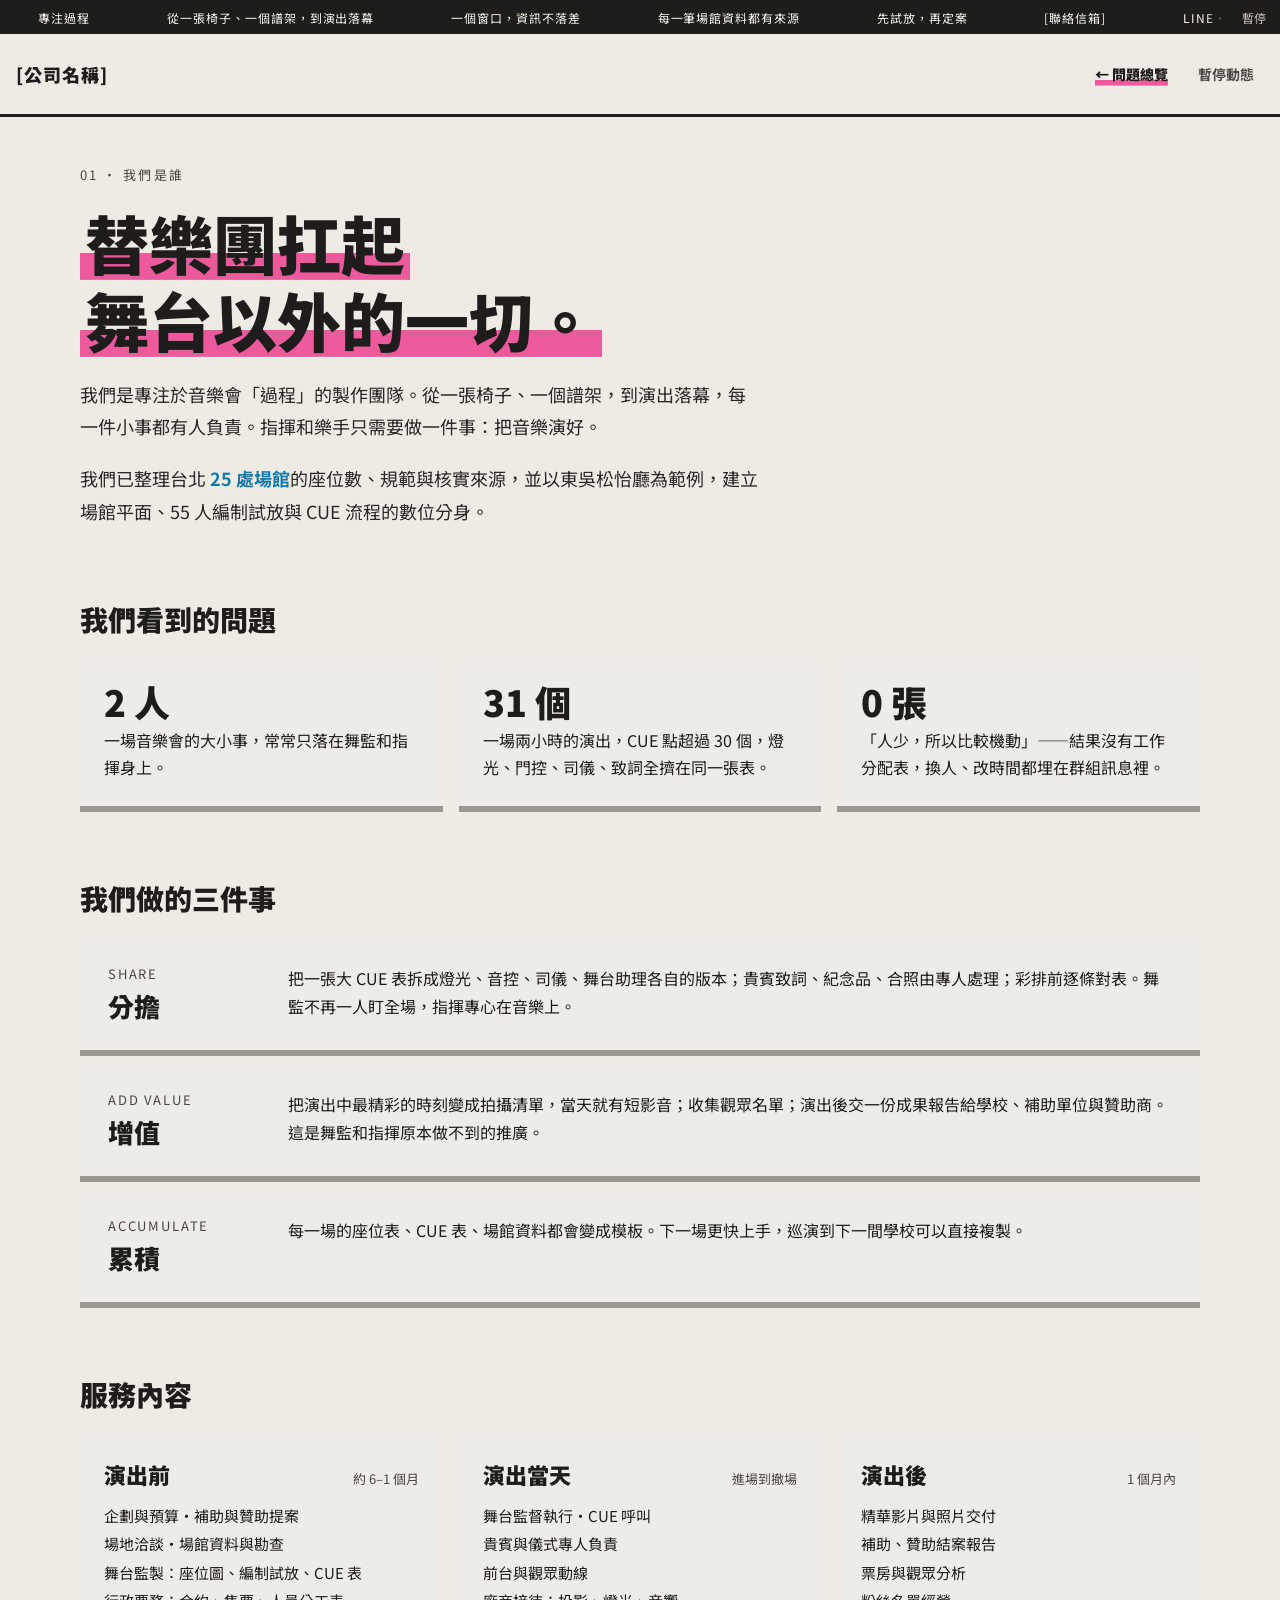
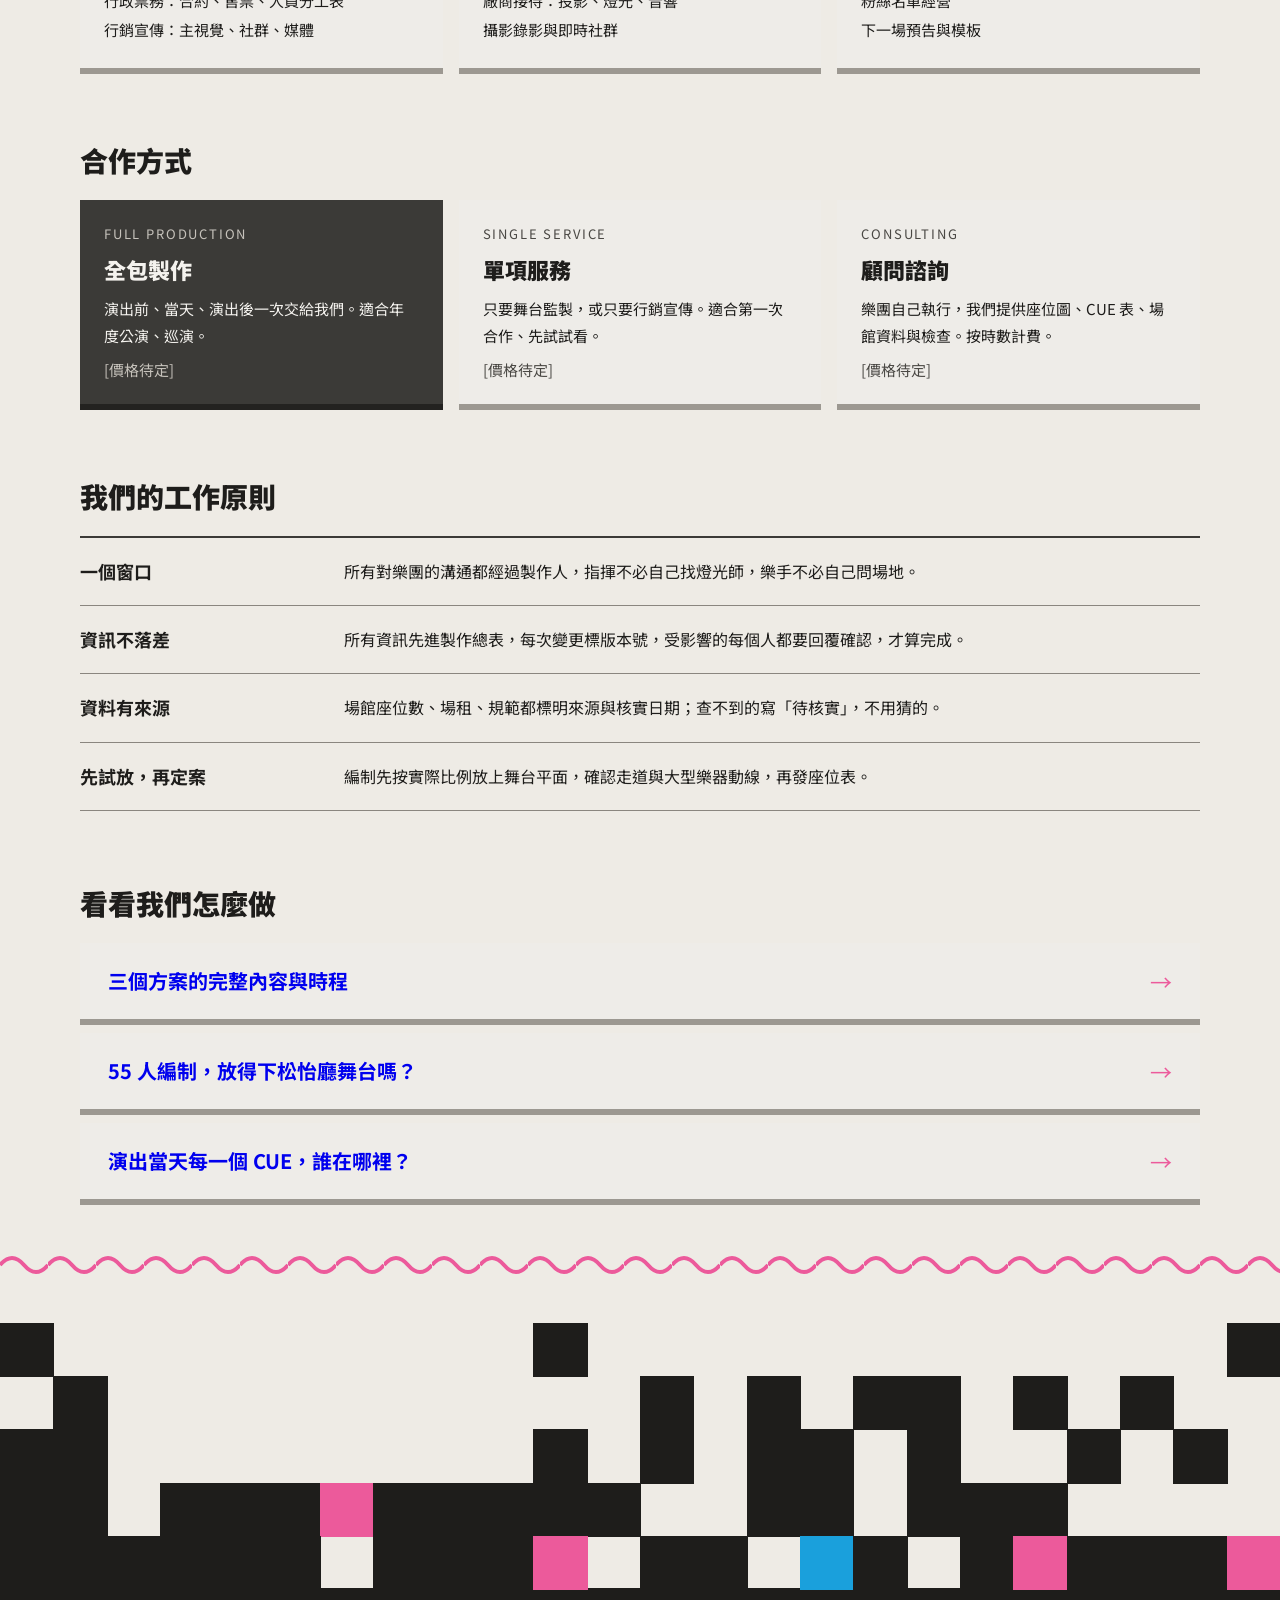
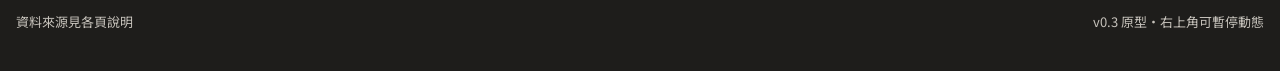
==== about.html @ c182e613 "Publish concert production site prototype (public, anonymized) Co-Authored-By: Claude Opus 5.5 <nore" ====
<!doctype html>
<html lang="zh-Hant">
<head>
<meta charset="utf-8">
<meta name="viewport" content="width=device-width, initial-scale=1, viewport-fit=cover">
<meta name="claude:viewport-fit-sides" content="cover">
<title>我們是誰</title>
<link rel="preconnect" href="https://fonts.googleapis.com">
<link rel="stylesheet" href="https://fonts.googleapis.com/css2?family=Noto+Sans+TC:wght@400;500;700;900&display=swap">
<link rel="stylesheet" href="site.css">
<style>
*,*::before,*::after{box-sizing:border-box}
html,body{margin:0}
:root{padding-top:env(safe-area-inset-top,0px);padding-bottom:env(safe-area-inset-bottom,0px)}
img{max-width:100%}



.set{animation:fade-in 150ms ease both}
@media (prefers-reduced-motion: no-preference){
.set{animation:block-set 320ms cubic-bezier(0.2,0,0,1) both}
.g1{animation-delay:70ms}.g2{animation-delay:140ms}.g3{animation-delay:210ms}
}
@keyframes block-set{from{opacity:0;transform:translateY(12px)}}
@keyframes fade-in{from{opacity:0}}
.lnk .arrow{display:inline-block}
@media (hover:hover) and (pointer:fine){
.lnk{transition:background-color 100ms ease}
.lnk:hover{background-color:#E4E1DB}
.lnk .arrow{transition:transform 150ms cubic-bezier(0.2,0,0,1)}
.lnk:hover .arrow{transform:translateX(4px)}
}
.lnk:focus-visible{outline:3px solid #EC5A9B;outline-offset:3px}

</style>
</head>
<body>
<div id="root">
<div class="ticker" id="ticker"><div class="tk-view"><div class="tk-track"><span class="tk-g"><span class="tk-i">專注過程</span><span class="tk-i">從一張椅子、一個譜架，到演出落幕</span><span class="tk-i">一個窗口，資訊不落差</span><span class="tk-i">每一筆場館資料都有來源</span><span class="tk-i">先試放，再定案</span><span class="tk-i">[聯絡信箱]</span><span class="tk-i">LINE・Instagram：[帳號]</span></span><span class="tk-g" aria-hidden="true"><span class="tk-i">專注過程</span><span class="tk-i">從一張椅子、一個譜架，到演出落幕</span><span class="tk-i">一個窗口，資訊不落差</span><span class="tk-i">每一筆場館資料都有來源</span><span class="tk-i">先試放，再定案</span><span class="tk-i">[聯絡信箱]</span><span class="tk-i">LINE・Instagram：[帳號]</span></span></div></div><button type="button" class="tk-pause" aria-pressed="false" aria-label="暫停字帶">暫停</button></div>
<header class="top band"><a class="brand" href="index.html">[公司名稱]</a><nav><a class="back" href="index.html">← 問題總覽</a><button type="button" class="toggle" id="toggle" aria-pressed="false">暫停動態</button></nav></header>


<div style=" background: #EEEBE5; font-family: 'Source Han Sans TC', 'Noto Sans TC', sans-serif; color: #1E1D1B; padding: 0 max(16px, env(safe-area-inset-right, 0px)) 48px max(16px, env(safe-area-inset-left, 0px))">
<div style="max-width: 1120px; margin: 0 auto; display: flex; flex-direction: column; gap: 72px; padding-top: 48px">



<section class="set" style="display: flex; flex-direction: column; gap: 20px">
<div style="font-size: 13px; letter-spacing: 0.16em; color: #4A4844">01 ・ 我們是誰</div>
<h1 style="margin: 0; font-size: clamp(34px, 5.6vw, 64px); font-weight: 900; line-height: 1.2"><span class="hl">替樂團扛起<br>舞台以外的一切。</span></h1>
<p style="margin: 0; max-width: 680px; font-size: 18px; line-height: 1.8; color: #2A2927">我們是專注於音樂會「過程」的製作團隊。從一張椅子、一個譜架，到演出落幕，每一件小事都有人負責。指揮和樂手只需要做一件事：把音樂演好。</p>
<p style="margin: 0; max-width: 680px; font-size: 18px; line-height: 1.8; color: #2A2927">我們已整理台北 <b style="color: #127BAA">25 處場館</b>的座位數、規範與核實來源，並以東吳松怡廳為範例，建立場館平面、55 人編制試放與 CUE 流程的數位分身。</p>
</section>

<section class="set g1" style="display: flex; flex-direction: column; gap: 20px">
<h2 style="margin: 0; font-size: 28px; font-weight: 900">我們看到的問題</h2>
<div style="display: flex; flex-wrap: wrap; gap: 16px">
<div style="flex: 1 1 300px; background: #EEECE8; box-shadow: 0 6px 0 #9C9891; padding: 24px; display: flex; flex-direction: column; gap: 8px">
<span style="font-size: 36px; font-weight: 900; line-height: 1">2 人</span>
<span style="font-size: 16px; line-height: 1.7">一場音樂會的大小事，常常只落在舞監和指揮身上。</span>
</div>
<div style="flex: 1 1 300px; background: #EEECE8; box-shadow: 0 6px 0 #9C9891; padding: 24px; display: flex; flex-direction: column; gap: 8px">
<span style="font-size: 36px; font-weight: 900; line-height: 1">31 個</span>
<span style="font-size: 16px; line-height: 1.7">一場兩小時的演出，CUE 點超過 30 個，燈光、門控、司儀、致詞全擠在同一張表。</span>
</div>
<div style="flex: 1 1 300px; background: #EEECE8; box-shadow: 0 6px 0 #9C9891; padding: 24px; display: flex; flex-direction: column; gap: 8px">
<span style="font-size: 36px; font-weight: 900; line-height: 1">0 張</span>
<span style="font-size: 16px; line-height: 1.7">「人少，所以比較機動」——結果沒有工作分配表，換人、改時間都埋在群組訊息裡。</span>
</div>
</div>
</section>

<section class="set g2" style="display: flex; flex-direction: column; gap: 20px">
<h2 style="margin: 0; font-size: 28px; font-weight: 900">我們做的三件事</h2>
<div style="display: flex; flex-direction: column; gap: 14px">
<div style="display: flex; flex-wrap: wrap; gap: 20px; background: #EEECE8; box-shadow: 0 6px 0 #9C9891; padding: 26px 28px">
<div style="flex: 0 0 160px; display: flex; flex-direction: column; gap: 4px"><span style="font-size: 13px; letter-spacing: 0.14em; color: #4A4844">SHARE</span><span style="font-size: 26px; font-weight: 900">分擔</span></div>
<div style="flex: 1 1 420px; font-size: 16px; line-height: 1.8">把一張大 CUE 表拆成燈光、音控、司儀、舞台助理各自的版本；貴賓致詞、紀念品、合照由專人處理；彩排前逐條對表。舞監不再一人盯全場，指揮專心在音樂上。</div>
</div>
<div style="display: flex; flex-wrap: wrap; gap: 20px; background: #EEECE8; box-shadow: 0 6px 0 #9C9891; padding: 26px 28px">
<div style="flex: 0 0 160px; display: flex; flex-direction: column; gap: 4px"><span style="font-size: 13px; letter-spacing: 0.14em; color: #4A4844">ADD VALUE</span><span style="font-size: 26px; font-weight: 900">增值</span></div>
<div style="flex: 1 1 420px; font-size: 16px; line-height: 1.8">把演出中最精彩的時刻變成拍攝清單，當天就有短影音；收集觀眾名單；演出後交一份成果報告給學校、補助單位與贊助商。這是舞監和指揮原本做不到的推廣。</div>
</div>
<div style="display: flex; flex-wrap: wrap; gap: 20px; background: #EEECE8; box-shadow: 0 6px 0 #9C9891; padding: 26px 28px">
<div style="flex: 0 0 160px; display: flex; flex-direction: column; gap: 4px"><span style="font-size: 13px; letter-spacing: 0.14em; color: #4A4844">ACCUMULATE</span><span style="font-size: 26px; font-weight: 900">累積</span></div>
<div style="flex: 1 1 420px; font-size: 16px; line-height: 1.8">每一場的座位表、CUE 表、場館資料都會變成模板。下一場更快上手，巡演到下一間學校可以直接複製。</div>
</div>
</div>
</section>

<section class="set g3" style="display: flex; flex-direction: column; gap: 20px">
<h2 style="margin: 0; font-size: 28px; font-weight: 900">服務內容</h2>
<div style="display: flex; flex-wrap: wrap; gap: 16px">
<div style="flex: 1 1 320px; display: flex; flex-direction: column; gap: 12px; background: #EEECE8; box-shadow: 0 6px 0 #9C9891; padding: 24px">
<div style="display: flex; justify-content: space-between; align-items: baseline"><span style="font-size: 22px; font-weight: 900">演出前</span><span style="font-size: 13px; color: #4A4844">約 6–1 個月</span></div>
<div style="font-size: 15px; line-height: 1.9">企劃與預算・補助與贊助提案<br>場地洽談・場館資料與勘查<br>舞台監製：座位圖、編制試放、CUE 表<br>行政票務：合約、售票、人員分工表<br>行銷宣傳：主視覺、社群、媒體</div>
</div>
<div style="flex: 1 1 320px; display: flex; flex-direction: column; gap: 12px; background: #EEECE8; box-shadow: 0 6px 0 #9C9891; padding: 24px">
<div style="display: flex; justify-content: space-between; align-items: baseline"><span style="font-size: 22px; font-weight: 900">演出當天</span><span style="font-size: 13px; color: #4A4844">進場到撤場</span></div>
<div style="font-size: 15px; line-height: 1.9">舞台監督執行・CUE 呼叫<br>貴賓與儀式專人負責<br>前台與觀眾動線<br>廠商接待：投影、燈光、音響<br>攝影錄影與即時社群</div>
</div>
<div style="flex: 1 1 320px; display: flex; flex-direction: column; gap: 12px; background: #EEECE8; box-shadow: 0 6px 0 #9C9891; padding: 24px">
<div style="display: flex; justify-content: space-between; align-items: baseline"><span style="font-size: 22px; font-weight: 900">演出後</span><span style="font-size: 13px; color: #4A4844">1 個月內</span></div>
<div style="font-size: 15px; line-height: 1.9">精華影片與照片交付<br>補助、贊助結案報告<br>票房與觀眾分析<br>粉絲名單經營<br>下一場預告與模板</div>
</div>
</div>
</section>

<section style="display: flex; flex-direction: column; gap: 20px">
<h2 style="margin: 0; font-size: 28px; font-weight: 900">合作方式</h2>
<div style="display: flex; flex-wrap: wrap; gap: 16px">
<div style="flex: 1 1 320px; display: flex; flex-direction: column; gap: 10px; background: #3B3A37; box-shadow: 0 6px 0 #232220; color: #F4F2EE; padding: 24px">
<span style="font-size: 13px; letter-spacing: 0.14em; color: #C6C2BB">FULL PRODUCTION</span>
<span style="font-size: 22px; font-weight: 900">全包製作</span>
<span style="font-size: 15px; line-height: 1.8">演出前、當天、演出後一次交給我們。適合年度公演、巡演。</span>
<span style="font-size: 15px; color: #C6C2BB">[價格待定]</span>
</div>
<div style="flex: 1 1 320px; display: flex; flex-direction: column; gap: 10px; background: #EEECE8; box-shadow: 0 6px 0 #9C9891; padding: 24px">
<span style="font-size: 13px; letter-spacing: 0.14em; color: #4A4844">SINGLE SERVICE</span>
<span style="font-size: 22px; font-weight: 900">單項服務</span>
<span style="font-size: 15px; line-height: 1.8">只要舞台監製，或只要行銷宣傳。適合第一次合作、先試試看。</span>
<span style="font-size: 15px; color: #4A4844">[價格待定]</span>
</div>
<div style="flex: 1 1 320px; display: flex; flex-direction: column; gap: 10px; background: #EEECE8; box-shadow: 0 6px 0 #9C9891; padding: 24px">
<span style="font-size: 13px; letter-spacing: 0.14em; color: #4A4844">CONSULTING</span>
<span style="font-size: 22px; font-weight: 900">顧問諮詢</span>
<span style="font-size: 15px; line-height: 1.8">樂團自己執行，我們提供座位圖、CUE 表、場館資料與檢查。按時數計費。</span>
<span style="font-size: 15px; color: #4A4844">[價格待定]</span>
</div>
</div>
</section>

<section style="display: flex; flex-direction: column; gap: 20px">
<h2 style="margin: 0; font-size: 28px; font-weight: 900">我們的工作原則</h2>
<div style="display: flex; flex-direction: column; gap: 0; border-top: 2px solid #3B3A37">
<div style="display: flex; flex-wrap: wrap; gap: 8px 24px; padding: 20px 0; border-bottom: 1px solid #8A867F"><span style="flex: 0 0 240px; font-size: 18px; font-weight: 700">一個窗口</span><span style="flex: 1 1 360px; font-size: 16px; line-height: 1.7">所有對樂團的溝通都經過製作人，指揮不必自己找燈光師，樂手不必自己問場地。</span></div>
<div style="display: flex; flex-wrap: wrap; gap: 8px 24px; padding: 20px 0; border-bottom: 1px solid #8A867F"><span style="flex: 0 0 240px; font-size: 18px; font-weight: 700">資訊不落差</span><span style="flex: 1 1 360px; font-size: 16px; line-height: 1.7">所有資訊先進製作總表，每次變更標版本號，受影響的每個人都要回覆確認，才算完成。</span></div>
<div style="display: flex; flex-wrap: wrap; gap: 8px 24px; padding: 20px 0; border-bottom: 1px solid #8A867F"><span style="flex: 0 0 240px; font-size: 18px; font-weight: 700">資料有來源</span><span style="flex: 1 1 360px; font-size: 16px; line-height: 1.7">場館座位數、場租、規範都標明來源與核實日期；查不到的寫「待核實」，不用猜的。</span></div>
<div style="display: flex; flex-wrap: wrap; gap: 8px 24px; padding: 20px 0; border-bottom: 1px solid #8A867F"><span style="flex: 0 0 240px; font-size: 18px; font-weight: 700">先試放，再定案</span><span style="flex: 1 1 360px; font-size: 16px; line-height: 1.7">編制先按實際比例放上舞台平面，確認走道與大型樂器動線，再發座位表。</span></div>
</div>
</section>

<section style="display: flex; flex-direction: column; gap: 14px">
<h2 style="margin: 0 0 6px; font-size: 28px; font-weight: 900">看看我們怎麼做</h2>
<a class="lnk" href="pricing.html" style="display: flex; align-items: center; gap: 20px; flex-wrap: wrap; padding: 22px 28px; background: #EEECE8; box-shadow: 0 6px 0 #9C9891; text-decoration: none"><span style="flex: 1 1 360px; font-size: 20px; font-weight: 700">三個方案的完整內容與時程</span><span class="arrow" style="font-size: 22px; color: #EC5A9B">→</span></a>
<a class="lnk" href="plan.html" style="display: flex; align-items: center; gap: 20px; flex-wrap: wrap; padding: 22px 28px; background: #EEECE8; box-shadow: 0 6px 0 #9C9891; text-decoration: none"><span style="flex: 1 1 360px; font-size: 20px; font-weight: 700">55 人編制，放得下松怡廳舞台嗎？</span><span class="arrow" style="font-size: 22px; color: #EC5A9B">→</span></a>
<a class="lnk" href="cue.html" style="display: flex; align-items: center; gap: 20px; flex-wrap: wrap; padding: 22px 28px; background: #EEECE8; box-shadow: 0 6px 0 #9C9891; text-decoration: none"><span style="flex: 1 1 360px; font-size: 20px; font-weight: 700">演出當天每一個 CUE，誰在哪裡？</span><span class="arrow" style="font-size: 22px; color: #EC5A9B">→</span></a>
</section>



</div>
</div>
<div class="wavewrap" aria-hidden="true"><svg class="wave" width="2400" height="36"><defs><pattern id="sc" width="48" height="36" patternUnits="userSpaceOnUse"><path d="M0 18 q12 -14 24 0 t24 0" fill="none" stroke="#EC5A9B" stroke-width="4"/></pattern></defs><rect width="2400" height="36" fill="url(#sc)"/></svg></div>
<div class="pixels" data-pixels aria-hidden="true"></div>
<footer class="foot band"><div class="inner" style="display:contents"><span>資料來源見各頁說明</span><span>v0.3 原型・右上角可暫停動態</span></div></footer>
</div>
<script src="site.js"></script>

<script>(function(){var t=document.getElementById('ticker');if(!t)return;var b=t.querySelector('.tk-pause');b.addEventListener('click',function(){var p=t.classList.toggle('paused');b.setAttribute('aria-pressed',p);b.textContent=p?'播放':'暫停';});})();</script>
</body>
</html>
---- site.css ----
/* Shared shell for all inner pages: paper ground, pink + cyan overprint, 思源黑體 */
:root{
  --paper:#EEEBE5; --ink:#1E1D1B; --pink:#EC5A9B; --pink-deep:#C23E7D; --cyan:#1AA0DC; --cyan-deep:#127BAA;
  --stone:#9A968F; --mist:#C6C2BB; --light:#F4F2EE;
  --font:'Source Han Sans TC','Noto Sans TC','PingFang TC','Microsoft JhengHei',sans-serif;
  --gutter-l:max(16px, env(safe-area-inset-left, 0px)); --gutter-r:max(16px, env(safe-area-inset-right, 0px));
  color-scheme:light;
}
html,body{background:var(--paper)}
body{color:var(--ink);font-family:var(--font);overflow-x:hidden}
.band{padding-left:var(--gutter-l);padding-right:var(--gutter-r)}
.inner{padding-inline:clamp(0px,3vw,40px)}

header.top{display:flex;justify-content:space-between;align-items:center;gap:12px 16px;flex-wrap:wrap;padding-block:18px;position:relative;z-index:5;border-bottom:3px solid var(--ink)}
header.top .brand{font-size:18px;font-weight:900;letter-spacing:.06em;text-decoration:none;color:var(--ink)}
header.top nav{display:flex;align-items:center;gap:10px;flex-wrap:wrap}
.back,.toggle{display:inline-flex;align-items:center;min-height:44px;padding:0 10px;font:inherit;font-size:14px;font-weight:900;color:var(--ink);text-decoration:none;cursor:pointer;border:0;border-radius:0;
  background:linear-gradient(var(--pink),var(--pink)) no-repeat 10px 72% / calc(100% - 20px) .4em}
.toggle{font-weight:700;color:#4A4844;background-size:0 .4em}
.back:focus-visible,.toggle:focus-visible,.rel a:focus-visible,.replay:focus-visible{outline:3px solid var(--cyan);outline-offset:4px}

.phero{position:relative;overflow:hidden;padding-block:clamp(32px,6vw,80px) 28px}
.phero .eyebrow{font-size:13px;letter-spacing:.24em;font-weight:900;margin-bottom:18px}
.phero .eyebrow b{color:var(--pink);font-size:1.6em;letter-spacing:0;margin-right:.3em}
.ph1{margin:0;font-size:clamp(38px,6.4vw,104px);font-weight:900;line-height:1.12;letter-spacing:-.01em;max-width:16em;text-wrap:balance}
.hl{background:linear-gradient(var(--pink),var(--pink)) no-repeat 0 88% / 100% .42em;-webkit-box-decoration-break:clone;box-decoration-break:clone;padding:0 .08em;mix-blend-mode:multiply}
.phero .lead{margin:22px 0 0;max-width:34em;font-size:clamp(17px,1.6vw,21px);line-height:1.7;font-weight:500}
.phero .lead b{background:var(--cyan);padding:0 .2em;font-weight:900}
.phero .ghost{position:absolute;right:-.05em;top:-.12em;z-index:-1;font-size:clamp(160px,26vw,400px);font-weight:900;line-height:1;color:transparent;-webkit-text-stroke:3px var(--cyan);letter-spacing:-.04em;pointer-events:none}

.wavewrap{height:36px;overflow:hidden}
.wave{display:block}

.board-sec{padding-block:24px 8px}
.board{position:relative;max-width:100%;overflow-x:auto;overflow-y:hidden;border:3px solid var(--ink);box-shadow:10px 10px 0 var(--cyan);background:#D8D5CF}
.board-inner{transform-origin:0 0;position:relative}
.board-note{margin:14px 0 0;font-size:13px;color:#4A4844}

.rel{padding-block:56px 24px}
.rel h2{margin:0 0 14px;font-size:14px;letter-spacing:.3em;font-weight:900;color:var(--pink-deep)}
.rel a{display:flex;align-items:center;gap:20px;flex-wrap:wrap;padding:18px 0;border-top:2px solid var(--ink);text-decoration:none;color:var(--ink)}
.rel a:last-child{border-bottom:2px solid var(--ink)}
.rel .n{font-size:clamp(40px,6vw,72px);font-weight:900;line-height:1;width:1.3em;flex:none;color:transparent;-webkit-text-stroke:2px var(--cyan)}
.rel .t{flex:1 1 280px;font-size:clamp(20px,2.4vw,30px);font-weight:900;min-width:0}
.rel .ar{font-size:32px;font-weight:900;color:var(--pink)}

.pixels{position:relative;width:100%;aspect-ratio:24/5;max-width:100%;margin-top:40px}
.pixels span{position:absolute}
footer.foot{display:flex;justify-content:space-between;gap:16px;flex-wrap:wrap;padding-block:24px 40px;font-size:13px;background:var(--ink);color:var(--mist);margin-top:-1px}
footer.foot a{color:var(--light)}

/* motion */
.in-l,.set,.px{animation:fade-in 150ms ease both}
@media (prefers-reduced-motion: no-preference){
  .in-l{animation:in-l 700ms cubic-bezier(.16,1,.3,1) both}
  .set{animation:block-set 400ms cubic-bezier(.16,1,.3,1) both}
  .hl{animation:hl-in 700ms cubic-bezier(.16,1,.3,1) 250ms both}
  .px{animation:px-in 360ms cubic-bezier(.16,1,.3,1) both}
  .wave{animation:wave 1s linear infinite}
  .paused .wave{animation-play-state:paused}
  @supports (animation-timeline: view()){
    .rel a{animation:sx-l linear both;animation-timeline:view();animation-range:entry 0% cover 30%}
    .rel a:nth-child(odd){animation-name:sx-r}
  }
  @media (hover:hover) and (pointer:fine){
    .rel .ar{transition:transform 260ms cubic-bezier(.34,1.4,.64,1)}
    .back,.toggle{transition:background-color 100ms ease}
  }
}
@media (hover:hover) and (pointer:fine){
  .rel a:hover .ar{transform:translateX(12px)}
  .rel a:hover .t{color:var(--pink-deep)}
  .back:hover{background-image:linear-gradient(var(--cyan),var(--cyan))}
  .toggle:hover{color:var(--ink);background-size:calc(100% - 20px) .4em}
}
@keyframes fade-in{from{opacity:0}}
@keyframes in-l{from{opacity:0;transform:translateX(-120px)}}
@keyframes block-set{from{opacity:0;transform:translateY(24px)}}
@keyframes hl-in{from{background-size:0% .42em}}
@keyframes px-in{from{opacity:0;transform:translateY(-28px)}}
@keyframes wave{to{transform:translateX(-48px)}}
@keyframes sx-l{from{opacity:0;transform:translateX(-14vw)}}
@keyframes sx-r{from{opacity:0;transform:translateX(14vw)}}

.ticker{position:relative;z-index:20;display:flex;align-items:center;height:34px;background:#1E1D1B;color:#F8F6F2;font-size:12px;letter-spacing:.08em;overflow:hidden}
.tk-view{flex:1;min-width:0;overflow:hidden}
.tk-track{display:flex;width:max-content;white-space:nowrap}
.tk-g{display:flex}
.tk-i{padding:0 3.2em}
.tk-pause{flex:none;height:34px;padding:0 max(14px, env(safe-area-inset-right, 0px)) 0 14px;border:0;background:#1E1D1B;color:#C6C2BB;font:inherit;font-size:12px;cursor:pointer;box-shadow:-12px 0 12px #1E1D1B}
.tk-pause:focus-visible{outline:2px solid #EC5A9B;outline-offset:-4px}
@media (prefers-reduced-motion: no-preference){
.tk-track{animation:tk 48s linear infinite}
.ticker:hover .tk-track,.ticker:focus-within .tk-track,.ticker.paused .tk-track{animation-play-state:paused}
}
@media (prefers-reduced-motion: reduce){.tk-pause{display:none}}
@keyframes tk{to{transform:translateX(-50%)}}
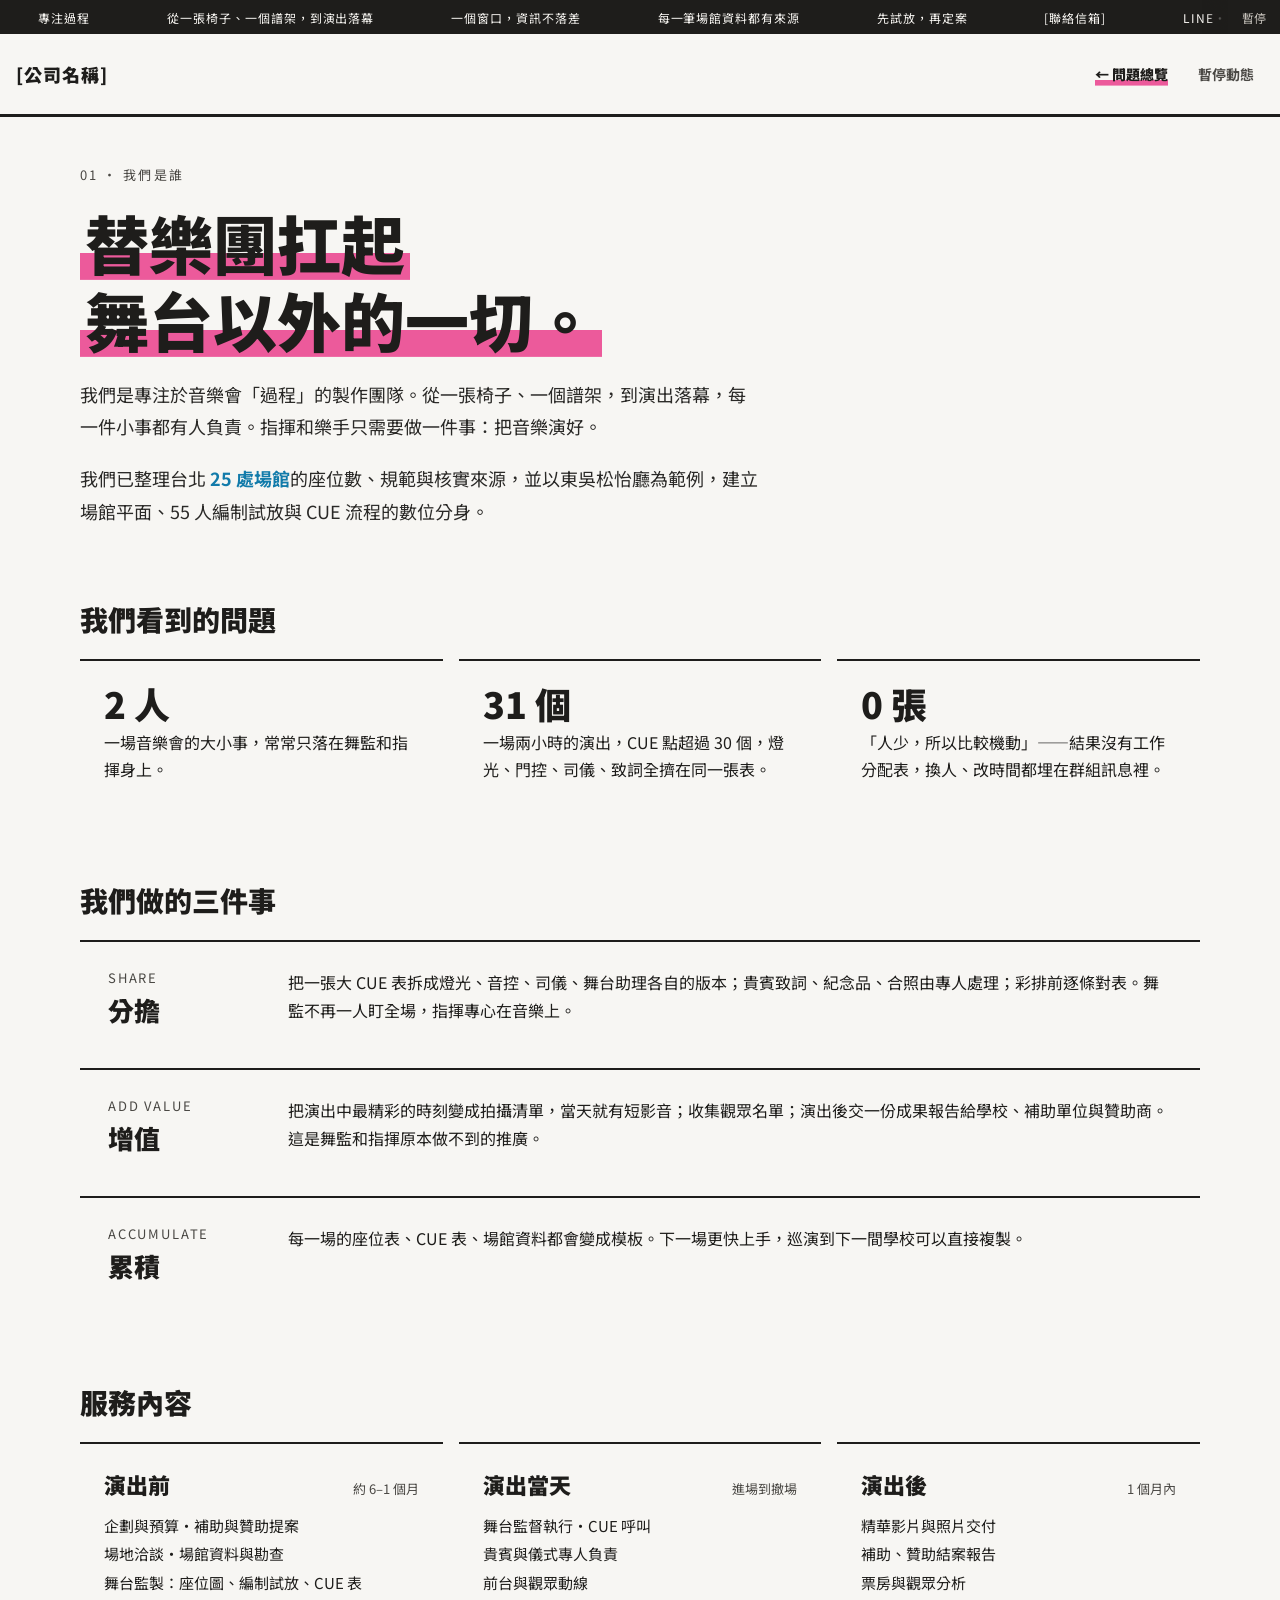
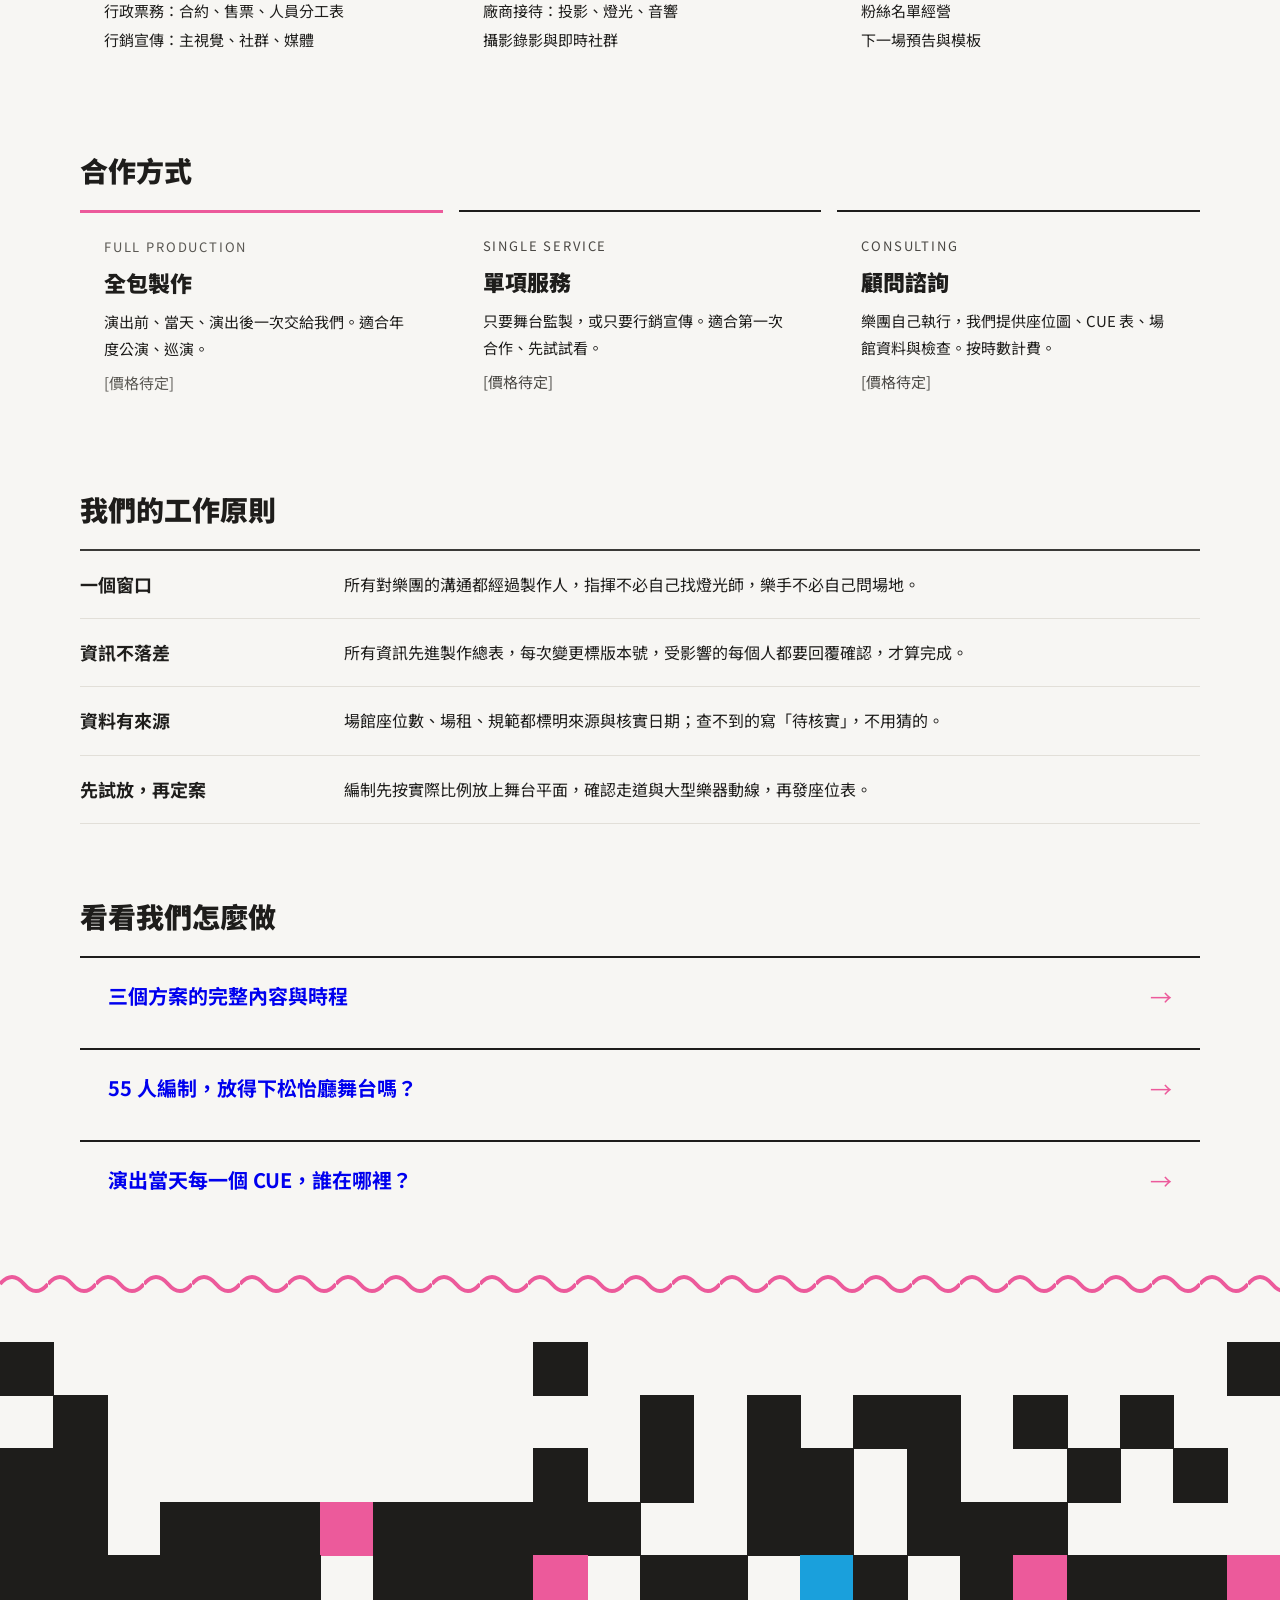
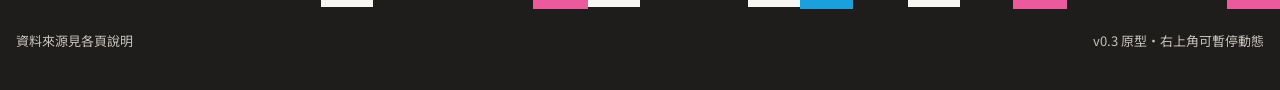
==== commit af177e4e: "Remove all exposed-concrete styling: no grey grounds, textures, block cards or solid shadows Co-Auth" ====
--- a/about.html
+++ b/about.html
@@ -26,7 +26,7 @@
 .lnk .arrow{display:inline-block}
 @media (hover:hover) and (pointer:fine){
 .lnk{transition:background-color 100ms ease}
-.lnk:hover{background-color:#E4E1DB}
+.lnk:hover{background-color:#FCE7F1}
 .lnk .arrow{transition:transform 150ms cubic-bezier(0.2,0,0,1)}
 .lnk:hover .arrow{transform:translateX(4px)}
 }
@@ -40,7 +40,7 @@
 <header class="top band"><a class="brand" href="index.html">[公司名稱]</a><nav><a class="back" href="index.html">← 問題總覽</a><button type="button" class="toggle" id="toggle" aria-pressed="false">暫停動態</button></nav></header>
 
 
-<div style=" background: #EEEBE5; font-family: 'Source Han Sans TC', 'Noto Sans TC', sans-serif; color: #1E1D1B; padding: 0 max(16px, env(safe-area-inset-right, 0px)) 48px max(16px, env(safe-area-inset-left, 0px))">
+<div style=" background: #F7F6F3; font-family: 'Source Han Sans TC', 'Noto Sans TC', sans-serif; color: #1E1D1B; padding: 0 max(16px, env(safe-area-inset-right, 0px)) 48px max(16px, env(safe-area-inset-left, 0px))">
 <div style="max-width: 1120px; margin: 0 auto; display: flex; flex-direction: column; gap: 72px; padding-top: 48px">
 
 
@@ -55,15 +55,15 @@
 <section class="set g1" style="display: flex; flex-direction: column; gap: 20px">
 <h2 style="margin: 0; font-size: 28px; font-weight: 900">我們看到的問題</h2>
 <div style="display: flex; flex-wrap: wrap; gap: 16px">
-<div style="flex: 1 1 300px; background: #EEECE8; box-shadow: 0 6px 0 #9C9891; padding: 24px; display: flex; flex-direction: column; gap: 8px">
+<div style="flex: 1 1 300px; background: transparent; border-top: 2px solid #1E1D1B; padding: 24px; display: flex; flex-direction: column; gap: 8px">
 <span style="font-size: 36px; font-weight: 900; line-height: 1">2 人</span>
 <span style="font-size: 16px; line-height: 1.7">一場音樂會的大小事，常常只落在舞監和指揮身上。</span>
 </div>
-<div style="flex: 1 1 300px; background: #EEECE8; box-shadow: 0 6px 0 #9C9891; padding: 24px; display: flex; flex-direction: column; gap: 8px">
+<div style="flex: 1 1 300px; background: transparent; border-top: 2px solid #1E1D1B; padding: 24px; display: flex; flex-direction: column; gap: 8px">
 <span style="font-size: 36px; font-weight: 900; line-height: 1">31 個</span>
 <span style="font-size: 16px; line-height: 1.7">一場兩小時的演出，CUE 點超過 30 個，燈光、門控、司儀、致詞全擠在同一張表。</span>
 </div>
-<div style="flex: 1 1 300px; background: #EEECE8; box-shadow: 0 6px 0 #9C9891; padding: 24px; display: flex; flex-direction: column; gap: 8px">
+<div style="flex: 1 1 300px; background: transparent; border-top: 2px solid #1E1D1B; padding: 24px; display: flex; flex-direction: column; gap: 8px">
 <span style="font-size: 36px; font-weight: 900; line-height: 1">0 張</span>
 <span style="font-size: 16px; line-height: 1.7">「人少，所以比較機動」——結果沒有工作分配表，換人、改時間都埋在群組訊息裡。</span>
 </div>
@@ -73,15 +73,15 @@
 <section class="set g2" style="display: flex; flex-direction: column; gap: 20px">
 <h2 style="margin: 0; font-size: 28px; font-weight: 900">我們做的三件事</h2>
 <div style="display: flex; flex-direction: column; gap: 14px">
-<div style="display: flex; flex-wrap: wrap; gap: 20px; background: #EEECE8; box-shadow: 0 6px 0 #9C9891; padding: 26px 28px">
+<div style="display: flex; flex-wrap: wrap; gap: 20px; background: transparent; border-top: 2px solid #1E1D1B; padding: 26px 28px">
 <div style="flex: 0 0 160px; display: flex; flex-direction: column; gap: 4px"><span style="font-size: 13px; letter-spacing: 0.14em; color: #4A4844">SHARE</span><span style="font-size: 26px; font-weight: 900">分擔</span></div>
 <div style="flex: 1 1 420px; font-size: 16px; line-height: 1.8">把一張大 CUE 表拆成燈光、音控、司儀、舞台助理各自的版本；貴賓致詞、紀念品、合照由專人處理；彩排前逐條對表。舞監不再一人盯全場，指揮專心在音樂上。</div>
 </div>
-<div style="display: flex; flex-wrap: wrap; gap: 20px; background: #EEECE8; box-shadow: 0 6px 0 #9C9891; padding: 26px 28px">
+<div style="display: flex; flex-wrap: wrap; gap: 20px; background: transparent; border-top: 2px solid #1E1D1B; padding: 26px 28px">
 <div style="flex: 0 0 160px; display: flex; flex-direction: column; gap: 4px"><span style="font-size: 13px; letter-spacing: 0.14em; color: #4A4844">ADD VALUE</span><span style="font-size: 26px; font-weight: 900">增值</span></div>
 <div style="flex: 1 1 420px; font-size: 16px; line-height: 1.8">把演出中最精彩的時刻變成拍攝清單，當天就有短影音；收集觀眾名單；演出後交一份成果報告給學校、補助單位與贊助商。這是舞監和指揮原本做不到的推廣。</div>
 </div>
-<div style="display: flex; flex-wrap: wrap; gap: 20px; background: #EEECE8; box-shadow: 0 6px 0 #9C9891; padding: 26px 28px">
+<div style="display: flex; flex-wrap: wrap; gap: 20px; background: transparent; border-top: 2px solid #1E1D1B; padding: 26px 28px">
 <div style="flex: 0 0 160px; display: flex; flex-direction: column; gap: 4px"><span style="font-size: 13px; letter-spacing: 0.14em; color: #4A4844">ACCUMULATE</span><span style="font-size: 26px; font-weight: 900">累積</span></div>
 <div style="flex: 1 1 420px; font-size: 16px; line-height: 1.8">每一場的座位表、CUE 表、場館資料都會變成模板。下一場更快上手，巡演到下一間學校可以直接複製。</div>
 </div>
@@ -91,15 +91,15 @@
 <section class="set g3" style="display: flex; flex-direction: column; gap: 20px">
 <h2 style="margin: 0; font-size: 28px; font-weight: 900">服務內容</h2>
 <div style="display: flex; flex-wrap: wrap; gap: 16px">
-<div style="flex: 1 1 320px; display: flex; flex-direction: column; gap: 12px; background: #EEECE8; box-shadow: 0 6px 0 #9C9891; padding: 24px">
+<div style="flex: 1 1 320px; display: flex; flex-direction: column; gap: 12px; background: transparent; border-top: 2px solid #1E1D1B; padding: 24px">
 <div style="display: flex; justify-content: space-between; align-items: baseline"><span style="font-size: 22px; font-weight: 900">演出前</span><span style="font-size: 13px; color: #4A4844">約 6–1 個月</span></div>
 <div style="font-size: 15px; line-height: 1.9">企劃與預算・補助與贊助提案<br>場地洽談・場館資料與勘查<br>舞台監製：座位圖、編制試放、CUE 表<br>行政票務：合約、售票、人員分工表<br>行銷宣傳：主視覺、社群、媒體</div>
 </div>
-<div style="flex: 1 1 320px; display: flex; flex-direction: column; gap: 12px; background: #EEECE8; box-shadow: 0 6px 0 #9C9891; padding: 24px">
+<div style="flex: 1 1 320px; display: flex; flex-direction: column; gap: 12px; background: transparent; border-top: 2px solid #1E1D1B; padding: 24px">
 <div style="display: flex; justify-content: space-between; align-items: baseline"><span style="font-size: 22px; font-weight: 900">演出當天</span><span style="font-size: 13px; color: #4A4844">進場到撤場</span></div>
 <div style="font-size: 15px; line-height: 1.9">舞台監督執行・CUE 呼叫<br>貴賓與儀式專人負責<br>前台與觀眾動線<br>廠商接待：投影、燈光、音響<br>攝影錄影與即時社群</div>
 </div>
-<div style="flex: 1 1 320px; display: flex; flex-direction: column; gap: 12px; background: #EEECE8; box-shadow: 0 6px 0 #9C9891; padding: 24px">
+<div style="flex: 1 1 320px; display: flex; flex-direction: column; gap: 12px; background: transparent; border-top: 2px solid #1E1D1B; padding: 24px">
 <div style="display: flex; justify-content: space-between; align-items: baseline"><span style="font-size: 22px; font-weight: 900">演出後</span><span style="font-size: 13px; color: #4A4844">1 個月內</span></div>
 <div style="font-size: 15px; line-height: 1.9">精華影片與照片交付<br>補助、贊助結案報告<br>票房與觀眾分析<br>粉絲名單經營<br>下一場預告與模板</div>
 </div>
@@ -109,19 +109,19 @@
 <section style="display: flex; flex-direction: column; gap: 20px">
 <h2 style="margin: 0; font-size: 28px; font-weight: 900">合作方式</h2>
 <div style="display: flex; flex-wrap: wrap; gap: 16px">
-<div style="flex: 1 1 320px; display: flex; flex-direction: column; gap: 10px; background: #3B3A37; box-shadow: 0 6px 0 #232220; color: #F4F2EE; padding: 24px">
-<span style="font-size: 13px; letter-spacing: 0.14em; color: #C6C2BB">FULL PRODUCTION</span>
+<div style="flex: 1 1 320px; display: flex; flex-direction: column; gap: 10px; background: transparent; border-top: 3px solid #EC5A9B; color: #1E1D1B; padding: 24px">
+<span style="font-size: 13px; letter-spacing: 0.14em; color: #5A5853">FULL PRODUCTION</span>
 <span style="font-size: 22px; font-weight: 900">全包製作</span>
 <span style="font-size: 15px; line-height: 1.8">演出前、當天、演出後一次交給我們。適合年度公演、巡演。</span>
-<span style="font-size: 15px; color: #C6C2BB">[價格待定]</span>
+<span style="font-size: 15px; color: #5A5853">[價格待定]</span>
 </div>
-<div style="flex: 1 1 320px; display: flex; flex-direction: column; gap: 10px; background: #EEECE8; box-shadow: 0 6px 0 #9C9891; padding: 24px">
+<div style="flex: 1 1 320px; display: flex; flex-direction: column; gap: 10px; background: transparent; border-top: 2px solid #1E1D1B; padding: 24px">
 <span style="font-size: 13px; letter-spacing: 0.14em; color: #4A4844">SINGLE SERVICE</span>
 <span style="font-size: 22px; font-weight: 900">單項服務</span>
 <span style="font-size: 15px; line-height: 1.8">只要舞台監製，或只要行銷宣傳。適合第一次合作、先試試看。</span>
 <span style="font-size: 15px; color: #4A4844">[價格待定]</span>
 </div>
-<div style="flex: 1 1 320px; display: flex; flex-direction: column; gap: 10px; background: #EEECE8; box-shadow: 0 6px 0 #9C9891; padding: 24px">
+<div style="flex: 1 1 320px; display: flex; flex-direction: column; gap: 10px; background: transparent; border-top: 2px solid #1E1D1B; padding: 24px">
 <span style="font-size: 13px; letter-spacing: 0.14em; color: #4A4844">CONSULTING</span>
 <span style="font-size: 22px; font-weight: 900">顧問諮詢</span>
 <span style="font-size: 15px; line-height: 1.8">樂團自己執行，我們提供座位圖、CUE 表、場館資料與檢查。按時數計費。</span>
@@ -133,18 +133,18 @@
 <section style="display: flex; flex-direction: column; gap: 20px">
 <h2 style="margin: 0; font-size: 28px; font-weight: 900">我們的工作原則</h2>
 <div style="display: flex; flex-direction: column; gap: 0; border-top: 2px solid #3B3A37">
-<div style="display: flex; flex-wrap: wrap; gap: 8px 24px; padding: 20px 0; border-bottom: 1px solid #8A867F"><span style="flex: 0 0 240px; font-size: 18px; font-weight: 700">一個窗口</span><span style="flex: 1 1 360px; font-size: 16px; line-height: 1.7">所有對樂團的溝通都經過製作人，指揮不必自己找燈光師，樂手不必自己問場地。</span></div>
-<div style="display: flex; flex-wrap: wrap; gap: 8px 24px; padding: 20px 0; border-bottom: 1px solid #8A867F"><span style="flex: 0 0 240px; font-size: 18px; font-weight: 700">資訊不落差</span><span style="flex: 1 1 360px; font-size: 16px; line-height: 1.7">所有資訊先進製作總表，每次變更標版本號，受影響的每個人都要回覆確認，才算完成。</span></div>
-<div style="display: flex; flex-wrap: wrap; gap: 8px 24px; padding: 20px 0; border-bottom: 1px solid #8A867F"><span style="flex: 0 0 240px; font-size: 18px; font-weight: 700">資料有來源</span><span style="flex: 1 1 360px; font-size: 16px; line-height: 1.7">場館座位數、場租、規範都標明來源與核實日期；查不到的寫「待核實」，不用猜的。</span></div>
-<div style="display: flex; flex-wrap: wrap; gap: 8px 24px; padding: 20px 0; border-bottom: 1px solid #8A867F"><span style="flex: 0 0 240px; font-size: 18px; font-weight: 700">先試放，再定案</span><span style="flex: 1 1 360px; font-size: 16px; line-height: 1.7">編制先按實際比例放上舞台平面，確認走道與大型樂器動線，再發座位表。</span></div>
+<div style="display: flex; flex-wrap: wrap; gap: 8px 24px; padding: 20px 0; border-bottom: 1px solid #E2DFD8"><span style="flex: 0 0 240px; font-size: 18px; font-weight: 700">一個窗口</span><span style="flex: 1 1 360px; font-size: 16px; line-height: 1.7">所有對樂團的溝通都經過製作人，指揮不必自己找燈光師，樂手不必自己問場地。</span></div>
+<div style="display: flex; flex-wrap: wrap; gap: 8px 24px; padding: 20px 0; border-bottom: 1px solid #E2DFD8"><span style="flex: 0 0 240px; font-size: 18px; font-weight: 700">資訊不落差</span><span style="flex: 1 1 360px; font-size: 16px; line-height: 1.7">所有資訊先進製作總表，每次變更標版本號，受影響的每個人都要回覆確認，才算完成。</span></div>
+<div style="display: flex; flex-wrap: wrap; gap: 8px 24px; padding: 20px 0; border-bottom: 1px solid #E2DFD8"><span style="flex: 0 0 240px; font-size: 18px; font-weight: 700">資料有來源</span><span style="flex: 1 1 360px; font-size: 16px; line-height: 1.7">場館座位數、場租、規範都標明來源與核實日期；查不到的寫「待核實」，不用猜的。</span></div>
+<div style="display: flex; flex-wrap: wrap; gap: 8px 24px; padding: 20px 0; border-bottom: 1px solid #E2DFD8"><span style="flex: 0 0 240px; font-size: 18px; font-weight: 700">先試放，再定案</span><span style="flex: 1 1 360px; font-size: 16px; line-height: 1.7">編制先按實際比例放上舞台平面，確認走道與大型樂器動線，再發座位表。</span></div>
 </div>
 </section>
 
 <section style="display: flex; flex-direction: column; gap: 14px">
 <h2 style="margin: 0 0 6px; font-size: 28px; font-weight: 900">看看我們怎麼做</h2>
-<a class="lnk" href="pricing.html" style="display: flex; align-items: center; gap: 20px; flex-wrap: wrap; padding: 22px 28px; background: #EEECE8; box-shadow: 0 6px 0 #9C9891; text-decoration: none"><span style="flex: 1 1 360px; font-size: 20px; font-weight: 700">三個方案的完整內容與時程</span><span class="arrow" style="font-size: 22px; color: #EC5A9B">→</span></a>
-<a class="lnk" href="plan.html" style="display: flex; align-items: center; gap: 20px; flex-wrap: wrap; padding: 22px 28px; background: #EEECE8; box-shadow: 0 6px 0 #9C9891; text-decoration: none"><span style="flex: 1 1 360px; font-size: 20px; font-weight: 700">55 人編制，放得下松怡廳舞台嗎？</span><span class="arrow" style="font-size: 22px; color: #EC5A9B">→</span></a>
-<a class="lnk" href="cue.html" style="display: flex; align-items: center; gap: 20px; flex-wrap: wrap; padding: 22px 28px; background: #EEECE8; box-shadow: 0 6px 0 #9C9891; text-decoration: none"><span style="flex: 1 1 360px; font-size: 20px; font-weight: 700">演出當天每一個 CUE，誰在哪裡？</span><span class="arrow" style="font-size: 22px; color: #EC5A9B">→</span></a>
+<a class="lnk" href="pricing.html" style="display: flex; align-items: center; gap: 20px; flex-wrap: wrap; padding: 22px 28px; background: transparent; border-top: 2px solid #1E1D1B; text-decoration: none"><span style="flex: 1 1 360px; font-size: 20px; font-weight: 700">三個方案的完整內容與時程</span><span class="arrow" style="font-size: 22px; color: #EC5A9B">→</span></a>
+<a class="lnk" href="plan.html" style="display: flex; align-items: center; gap: 20px; flex-wrap: wrap; padding: 22px 28px; background: transparent; border-top: 2px solid #1E1D1B; text-decoration: none"><span style="flex: 1 1 360px; font-size: 20px; font-weight: 700">55 人編制，放得下松怡廳舞台嗎？</span><span class="arrow" style="font-size: 22px; color: #EC5A9B">→</span></a>
+<a class="lnk" href="cue.html" style="display: flex; align-items: center; gap: 20px; flex-wrap: wrap; padding: 22px 28px; background: transparent; border-top: 2px solid #1E1D1B; text-decoration: none"><span style="flex: 1 1 360px; font-size: 20px; font-weight: 700">演出當天每一個 CUE，誰在哪裡？</span><span class="arrow" style="font-size: 22px; color: #EC5A9B">→</span></a>
 </section>
 
 
--- a/site.css
+++ b/site.css
@@ -1,6 +1,6 @@
 /* Shared shell for all inner pages: paper ground, pink + cyan overprint, 思源黑體 */
 :root{
-  --paper:#EEEBE5; --ink:#1E1D1B; --pink:#EC5A9B; --pink-deep:#C23E7D; --cyan:#1AA0DC; --cyan-deep:#127BAA;
+  --paper:#F7F6F3; --ink:#1E1D1B; --pink:#EC5A9B; --pink-deep:#C23E7D; --cyan:#1AA0DC; --cyan-deep:#127BAA;
   --stone:#9A968F; --mist:#C6C2BB; --light:#F4F2EE;
   --font:'Source Han Sans TC','Noto Sans TC','PingFang TC','Microsoft JhengHei',sans-serif;
   --gutter-l:max(16px, env(safe-area-inset-left, 0px)); --gutter-r:max(16px, env(safe-area-inset-right, 0px));
@@ -32,7 +32,7 @@
 .wave{display:block}
 
 .board-sec{padding-block:24px 8px}
-.board{position:relative;max-width:100%;overflow-x:auto;overflow-y:hidden;border:3px solid var(--ink);box-shadow:10px 10px 0 var(--cyan);background:#D8D5CF}
+.board{position:relative;max-width:100%;overflow-x:auto;overflow-y:hidden;border:3px solid var(--ink);box-shadow:10px 10px 0 var(--cyan);background:#FFFFFF}
 .board-inner{transform-origin:0 0;position:relative}
 .board-note{margin:14px 0 0;font-size:13px;color:#4A4844}
 
